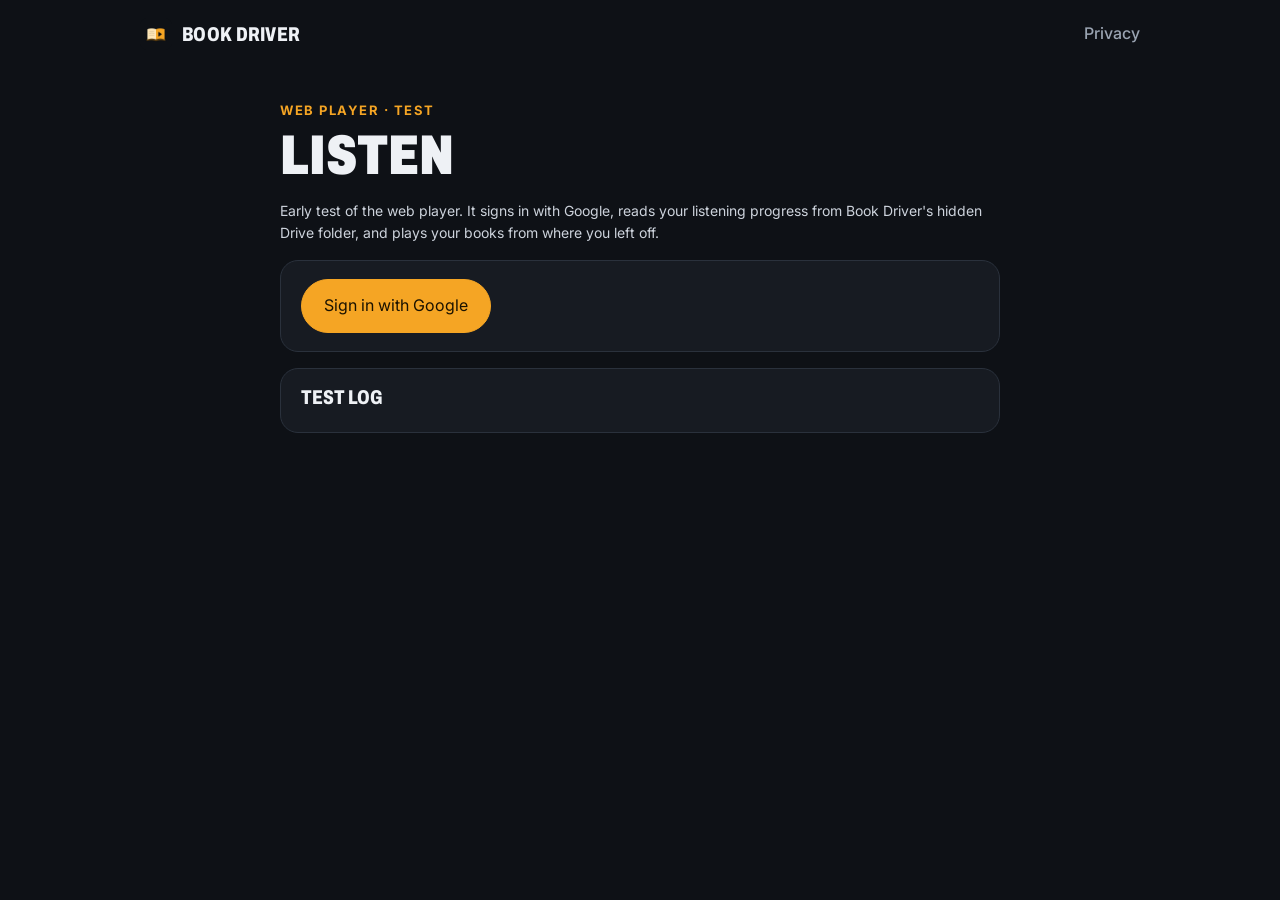
==== docs/listen/index.html @ 9cc64d47 "Web player test page (docs/listen) Signs in with the web OAuth client, reads progress.json from the " ====
<!doctype html>
<html lang="en">
<head>
<meta charset="utf-8">
<meta name="viewport" content="width=device-width, initial-scale=1">
<title>Listen · Book Driver</title>
<meta name="robots" content="noindex">
<link rel="icon" href="../images/icon.png">
<link rel="stylesheet" href="../site.css">
<style>
  .panel { background: var(--surface); border: 1px solid var(--line); border-radius: 18px; padding: 18px 20px; margin-top: 16px; }
  .row { display: flex; gap: 12px; align-items: center; flex-wrap: wrap; }
  .book { display: flex; justify-content: space-between; gap: 12px; align-items: center; padding: 12px 0; border-bottom: 1px solid var(--line); }
  .book:last-child { border-bottom: 0; }
  .book b { color: var(--text); }
  .muted { color: var(--muted); font-size: 14px; }
  .ok { color: #6BD39B; } .bad { color: #FF7A6B; }
  #log { font: 13px/1.5 ui-monospace, Menlo, monospace; color: var(--muted); white-space: pre-wrap; max-height: 260px; overflow: auto; }
  audio { width: 100%; margin-top: 12px; }
  button.btn { cursor: pointer; font: inherit; }
</style>
</head>
<body>
<header class="bar">
  <a class="brand" href="../"><img src="../images/icon.png" alt="" width="32" height="32"> Book Driver</a>
  <nav><a href="../privacy.html">Privacy</a></nav>
</header>
<main class="doc">
  <p class="overline">Web player · test</p>
  <h1>Listen</h1>
  <p class="muted">Early test of the web player. It signs in with Google, reads your listening progress from Book Driver's hidden Drive folder, and plays your books from where you left off.</p>

  <div class="panel row">
    <button id="signin" class="btn primary">Sign in with Google</button>
    <span id="who" class="muted"></span>
  </div>

  <div class="panel" id="booksPanel" hidden>
    <h2 style="font-size:20px;margin:0 0 6px">Your books</h2>
    <div id="books"></div>
    <audio id="audio" controls preload="none"></audio>
    <p id="now" class="muted"></p>
  </div>

  <div class="panel">
    <h2 style="font-size:20px;margin:0 0 6px">Test log</h2>
    <div id="log"></div>
  </div>
</main>

<script src="https://accounts.google.com/gsi/client" async defer></script>
<script>
const CLIENT_ID = '1007063070283-jcrvnps2mf5inu5gd5bd5fktnm86fh8f.apps.googleusercontent.com';
const SCOPES = 'https://www.googleapis.com/auth/drive.file https://www.googleapis.com/auth/drive.appdata';
const API = 'https://www.googleapis.com/drive/v3';
let token = null, tokenClient = null;
const $ = (id) => document.getElementById(id);
const t0 = performance.now();

function log(msg, cls) {
  const line = document.createElement('div');
  line.textContent = `${((performance.now() - t0) / 1000).toFixed(1).padStart(6)}s  ${msg}`;
  if (cls) line.className = cls;
  $('log').appendChild(line);
  $('log').scrollTop = 1e9;
}
const clock = (ms) => { const s = Math.floor(ms / 1000); const h = Math.floor(s / 3600);
  return (h ? h + ':' + String(Math.floor(s / 60) % 60).padStart(2, '0') : Math.floor(s / 60)) + ':' + String(s % 60).padStart(2, '0'); };

async function drive(path) {
  const r = await fetch(API + path, { headers: { Authorization: 'Bearer ' + token } });
  if (!r.ok) throw Object.assign(new Error(`${r.status} ${await r.text()}`), { status: r.status });
  return r;
}

// ---- service worker (adds the Drive auth to audio requests) ----
let swReady = null;
if ('serviceWorker' in navigator) {
  swReady = navigator.serviceWorker.register('sw.js').then(() => navigator.serviceWorker.ready).then((reg) => {
    log('service worker ready');
    return reg;
  }).catch((e) => log('service worker failed: ' + e, 'bad'));
  navigator.serviceWorker.addEventListener('message', (e) => {
    if (e.data && e.data.type === 'need-token' && e.ports[0]) e.ports[0].postMessage({ token });
  });
} else log('this browser has no service workers, playback will not work', 'bad');

async function toWorker(msg) {
  await swReady;
  const sw = navigator.serviceWorker.controller || (await navigator.serviceWorker.ready).active;
  sw && sw.postMessage(msg);
}

// ---- sign-in ----
window.addEventListener('load', () => {
  const wait = setInterval(() => {
    if (!window.google || !google.accounts) return;
    clearInterval(wait);
    tokenClient = google.accounts.oauth2.initTokenClient({
      client_id: CLIENT_ID, scope: SCOPES,
      callback: (resp) => {
        if (resp.error) { log('sign-in failed: ' + resp.error, 'bad'); return; }
        token = resp.access_token;
        const granted = SCOPES.split(' ').every((s) => google.accounts.oauth2.hasGrantedAllScopes(resp, s));
        log(`signed in, token valid ${Math.round(resp.expires_in / 60)} min, both scopes granted: ${granted}`, granted ? 'ok' : 'bad');
        toWorker({ type: 'token', token });
        start();
      },
      error_callback: (err) => log('sign-in popup problem: ' + (err && err.type), 'bad'),
    });
    log('Google sign-in loaded');
  }, 100);
});
$('signin').onclick = () => tokenClient ? tokenClient.requestAccessToken() : log('sign-in not loaded yet', 'bad');

// ---- the actual tests ----
async function start() {
  try {
    const me = await (await drive('/about?fields=user(emailAddress,displayName)')).json();
    $('who').textContent = me.user.emailAddress;
    log('account: ' + me.user.emailAddress);

    const list = await (await drive('/files?spaces=appDataFolder&fields=files(id,name,modifiedTime,size)')).json();
    log(`hidden app folder: ${list.files.map((f) => f.name).join(', ') || '(empty)'}`, list.files.length ? 'ok' : 'bad');
    const pf = list.files.find((f) => f.name === 'progress.json');
    if (!pf) { log('no progress.json: the app and this page may be in different Cloud projects', 'bad'); return; }
    log('TEST 1 passed: the web page sees the app\'s hidden folder', 'ok');

    const progress = await (await drive(`/files/${pf.id}?alt=media`)).json();
    const ids = Object.keys(progress.books || {});
    log(`progress for ${ids.length} book(s)`);

    $('booksPanel').hidden = false;
    let readable = 0;
    for (const id of ids) {
      const p = progress.books[id];
      const div = document.createElement('div');
      div.className = 'book';
      try {
        const f = await (await drive(`/files/${id}?fields=id,name,size,mimeType`)).json();
        readable++;
        div.innerHTML = `<div><b></b><div class="muted"></div></div><button class="btn">Play</button>`;
        div.querySelector('b').textContent = f.name;
        div.querySelector('.muted').textContent = `${(f.size / 1e6).toFixed(0)} MB · saved at ${clock(p.positionMs)}${p.trackIndex ? ' (part ' + (p.trackIndex + 1) + ')' : ''}`;
        div.querySelector('button').onclick = () => play(f, p);
        log(`can open "${f.name}" (${f.mimeType})`, 'ok');
      } catch (e) {
        div.innerHTML = `<div><b></b><div class="muted bad"></div></div>`;
        div.querySelector('b').textContent = id;
        div.querySelector('.muted').textContent = `can't open: ${e.status}`;
        log(`can't open ${id}: ${e.message.slice(0, 120)}`, 'bad');
      }
      $('books').appendChild(div);
    }
    if (ids.length) log(readable === ids.length
      ? 'TEST 2 passed: files picked in the app open here without picking again'
      : `TEST 2: only ${readable}/${ids.length} books open here`, readable === ids.length ? 'ok' : 'bad');
  } catch (e) { log('error: ' + e.message, 'bad'); }
}

async function play(file, p) {
  const a = $('audio');
  await toWorker({ type: 'size', fileId: file.id, size: Number(file.size) });
  await toWorker({ type: 'token', token });
  if (!navigator.serviceWorker.controller) { log('page not controlled by the service worker yet, reload once', 'bad'); return; }
  const target = (p.positionMs || 0) / 1000;
  const began = performance.now();
  a.src = 'stream/' + encodeURIComponent(file.id);
  $('now').textContent = file.name;
  a.onloadedmetadata = () => {
    log(`metadata in ${((performance.now() - began) / 1000).toFixed(1)}s, duration ${clock(a.duration * 1000)}`, 'ok');
    const seekAt = performance.now();
    a.currentTime = target;
    a.onseeked = () => { log(`TEST 3: seeked to ${clock(a.currentTime * 1000)} in ${((performance.now() - seekAt) / 1000).toFixed(1)}s`, 'ok'); a.onseeked = null; };
  };
  a.onplaying = () => log('playing at ' + clock(a.currentTime * 1000), 'ok');
  a.onerror = () => log('audio error: ' + (a.error && (a.error.message || a.error.code)), 'bad');
  a.onwaiting = () => log('buffering…');
  a.load();
  // Start inside the click so autoplay rules allow it; the seek happens once metadata is in.
  a.play().catch((e) => log('play blocked: ' + e.message, 'bad'));
}
</script>
</body>
</html>
---- docs/site.css ----
@import url("https://fonts.googleapis.com/css2?family=Archivo:wdth,wght@62..125,400..900&family=Inter:wght@400;500;600;700&display=swap");

:root {
  --ink: #0E1116;
  --surface: #171B22;
  --raised: #1F252E;
  --line: #2A313C;
  --text: #EEF1F5;
  --muted: #9AA4B2;
  --amber: #F5A524;
  --on-amber: #1A1200;
}

* { box-sizing: border-box; }

body {
  margin: 0;
  background: var(--ink);
  color: var(--text);
  font: 16px/1.6 Inter, system-ui, sans-serif;
  -webkit-font-smoothing: antialiased;
}

a { color: var(--amber); }
a:hover { color: #FFC35C; }

.bar, .foot, main { max-width: 1040px; margin: 0 auto; padding-left: 20px; padding-right: 20px; }

.bar { display: flex; align-items: center; justify-content: space-between; padding-top: 18px; padding-bottom: 18px; }
.brand { display: flex; align-items: center; gap: 10px; color: var(--text); text-decoration: none; font: 800 20px Archivo, sans-serif; font-stretch: 75%; text-transform: uppercase; letter-spacing: .3px; }
.brand img { border-radius: 8px; }
.bar nav { display: flex; gap: 20px; }
.bar nav a { color: var(--muted); text-decoration: none; font-weight: 500; }
.bar nav a:hover { color: var(--text); }

h1, h2, h3 { font-family: Archivo, sans-serif; font-stretch: 75%; line-height: 1.05; margin: 0; }

.hero { text-align: center; padding: 56px 0 32px; }
.hero-icon { border-radius: 26px; box-shadow: 0 0 0 1px var(--line), 0 18px 50px rgba(245,165,36,.12); }
.hero h1 { font-size: clamp(40px, 7vw, 72px); font-weight: 900; text-transform: uppercase; margin-top: 28px; }
.lead { color: var(--muted); font-size: 18px; max-width: 620px; margin: 18px auto 0; }
.actions { display: flex; gap: 12px; justify-content: center; flex-wrap: wrap; margin-top: 28px; }
.btn { display: inline-block; padding: 13px 22px; border-radius: 999px; border: 1px solid var(--line); background: var(--raised); color: var(--text); text-decoration: none; font-weight: 600; }
.btn:hover { color: var(--text); border-color: var(--muted); }
.btn.primary { background: var(--amber); border-color: var(--amber); color: var(--on-amber); }
.btn.primary:hover { background: #FFB43D; color: var(--on-amber); }
.soon { color: var(--muted); font-size: 14px; margin-top: 14px; }

.shots { padding: 24px 0 8px; }
.shots img { width: 100%; height: auto; display: block; }

.grid { display: grid; grid-template-columns: repeat(auto-fit, minmax(260px, 1fr)); gap: 14px; padding: 40px 0 24px; }
.card { background: var(--surface); border: 1px solid var(--line); border-radius: 18px; padding: 20px 22px; }
.card h3 { font-size: 22px; font-weight: 800; text-transform: uppercase; color: var(--text); }
.card p { color: var(--muted); margin: 8px 0 0; font-size: 15px; }

.doc { max-width: 760px; padding-top: 32px; padding-bottom: 40px; }
.doc .overline { color: var(--amber); font-weight: 700; font-size: 13px; letter-spacing: 1.5px; text-transform: uppercase; margin: 0; }
.doc h1 { font-size: clamp(40px, 6vw, 56px); font-weight: 900; text-transform: uppercase; margin-top: 6px; }
.doc .meta { color: var(--muted); margin-top: 8px; }
.doc .lead { margin: 22px 0 0; max-width: none; }
.doc h2 { font-size: 26px; font-weight: 800; text-transform: uppercase; margin-top: 40px; color: var(--text); }
.doc p, .doc li { color: #CDD3DC; }
.doc ul { padding-left: 22px; }
.doc li { margin: 6px 0; }
.doc strong { color: var(--text); }
code { font: 14px ui-monospace, SFMono-Regular, Menlo, monospace; background: var(--raised); border: 1px solid var(--line); border-radius: 6px; padding: 1px 6px; color: var(--text); }
table { width: 100%; border-collapse: collapse; margin: 16px 0; font-size: 15px; }
th, td { text-align: left; vertical-align: top; padding: 12px 14px; border-bottom: 1px solid var(--line); }
th { color: var(--muted); font-weight: 600; font-size: 13px; text-transform: uppercase; letter-spacing: .8px; }
td:first-child { white-space: nowrap; }

.foot { display: flex; justify-content: space-between; flex-wrap: wrap; gap: 8px; color: var(--muted); font-size: 14px; border-top: 1px solid var(--line); padding-top: 22px; padding-bottom: 40px; margin-top: 32px; }

@media (max-width: 560px) {
  .bar nav { gap: 14px; }
  td:first-child { white-space: normal; }
}
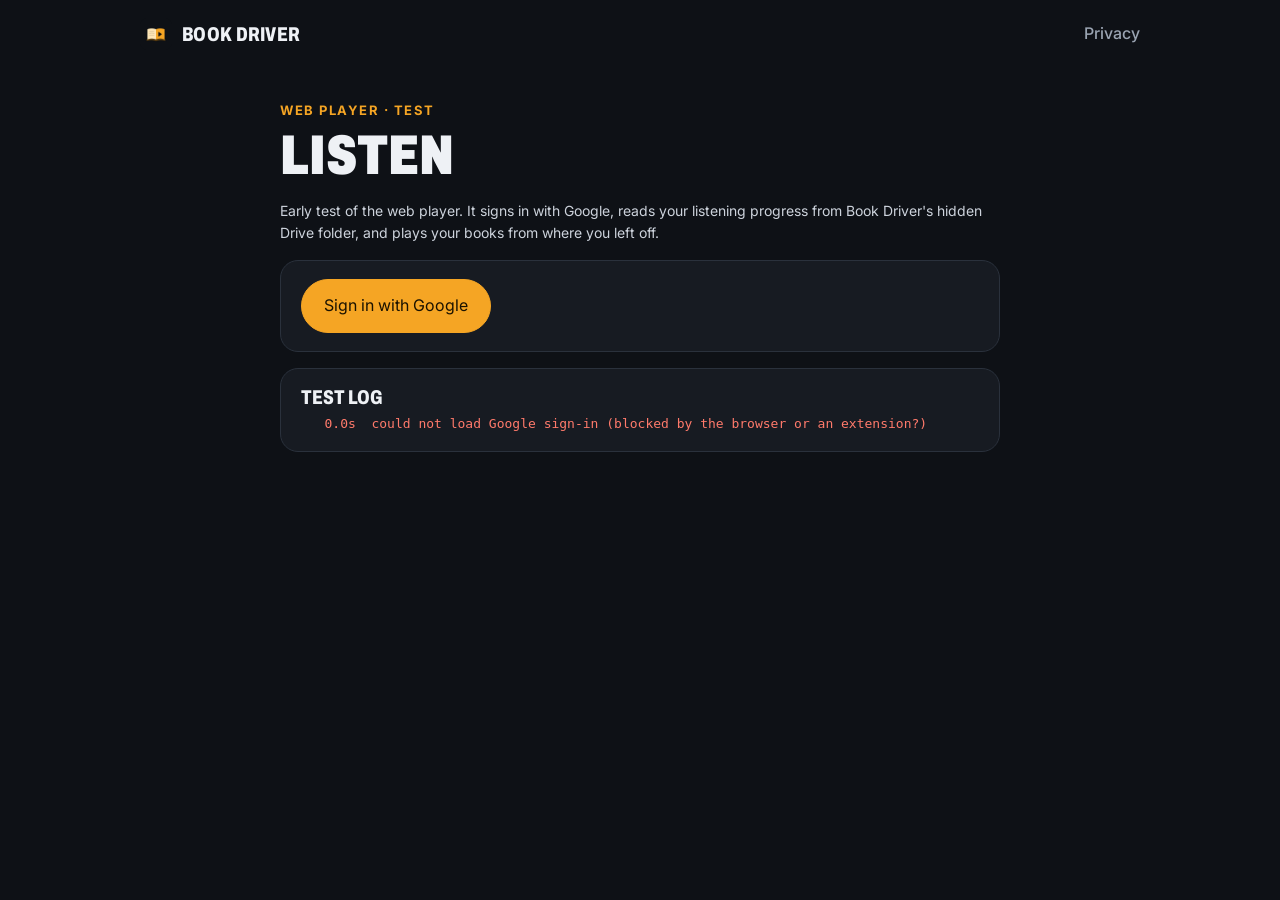
==== commit bbd4aa46: "Test page: report when Google sign-in can't load Co-Authored-By: Claude Opus 5.5 <noreply@anthropic." ====
--- a/docs/listen/index.html
+++ b/docs/listen/index.html
@@ -48,7 +48,6 @@
   </div>
 </main>
 
-<script src="https://accounts.google.com/gsi/client" async defer></script>
 <script>
 const CLIENT_ID = '1007063070283-jcrvnps2mf5inu5gd5bd5fktnm86fh8f.apps.googleusercontent.com';
 const SCOPES = 'https://www.googleapis.com/auth/drive.file https://www.googleapis.com/auth/drive.appdata';
@@ -181,5 +180,6 @@
   a.play().catch((e) => log('play blocked: ' + e.message, 'bad'));
 }
 </script>
+<script src="https://accounts.google.com/gsi/client" async defer onerror="log('could not load Google sign-in (blocked by the browser or an extension?)', 'bad')"></script>
 </body>
 </html>
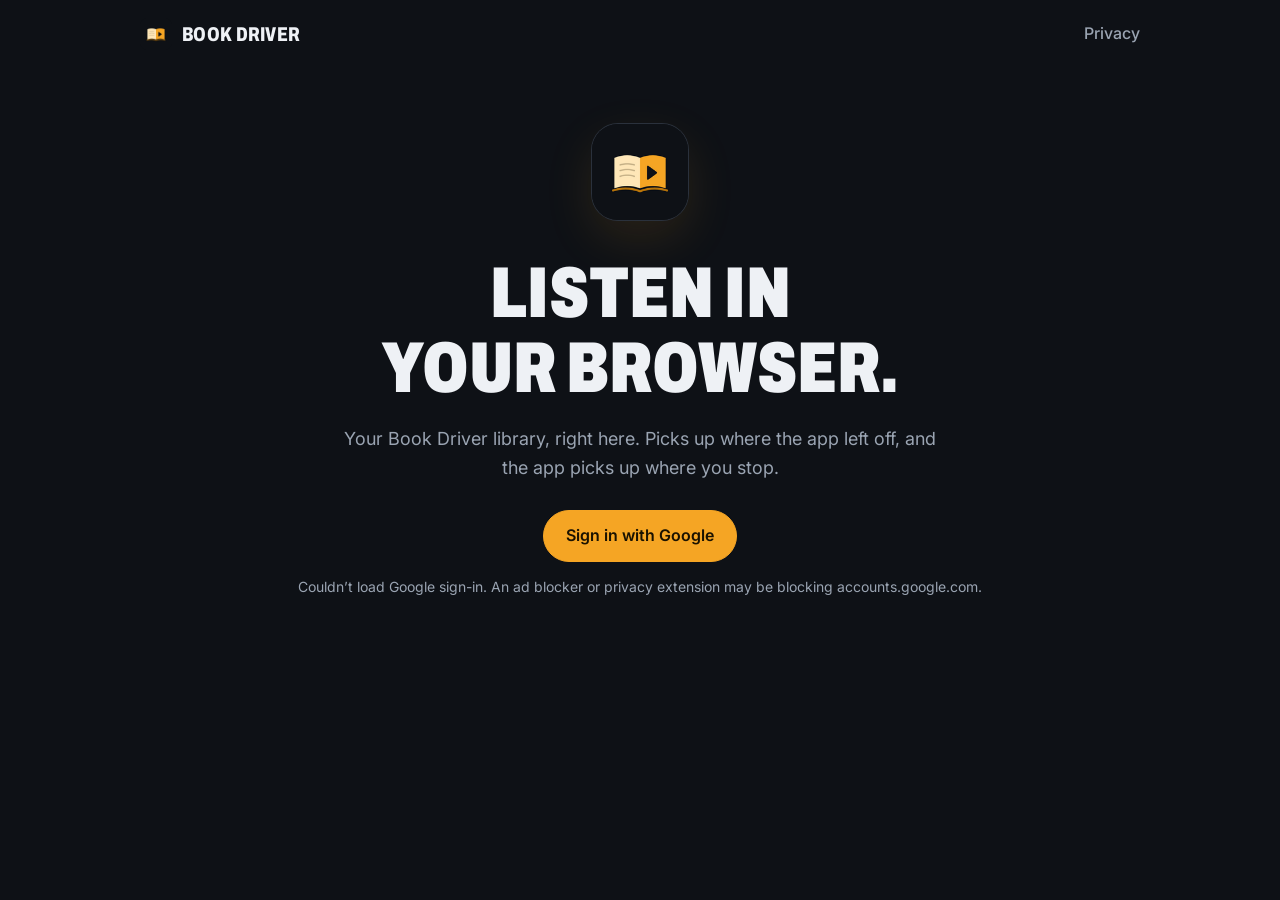
==== commit f4043381: "Web player: listen in the browser, in sync with the app docs/listen is now the full player: library " ====
--- a/docs/listen/index.html
+++ b/docs/listen/index.html
@@ -2,184 +2,125 @@
 <html lang="en">
 <head>
 <meta charset="utf-8">
-<meta name="viewport" content="width=device-width, initial-scale=1">
+<meta name="viewport" content="width=device-width, initial-scale=1, viewport-fit=cover">
 <title>Listen · Book Driver</title>
-<meta name="robots" content="noindex">
+<meta name="description" content="Listen to your Book Driver audiobooks in the browser, in sync with the app.">
+<meta name="theme-color" content="#0E1116">
 <link rel="icon" href="../images/icon.png">
+<link rel="apple-touch-icon" href="../images/icon.png">
 <link rel="stylesheet" href="../site.css">
-<style>
-  .panel { background: var(--surface); border: 1px solid var(--line); border-radius: 18px; padding: 18px 20px; margin-top: 16px; }
-  .row { display: flex; gap: 12px; align-items: center; flex-wrap: wrap; }
-  .book { display: flex; justify-content: space-between; gap: 12px; align-items: center; padding: 12px 0; border-bottom: 1px solid var(--line); }
-  .book:last-child { border-bottom: 0; }
-  .book b { color: var(--text); }
-  .muted { color: var(--muted); font-size: 14px; }
-  .ok { color: #6BD39B; } .bad { color: #FF7A6B; }
-  #log { font: 13px/1.5 ui-monospace, Menlo, monospace; color: var(--muted); white-space: pre-wrap; max-height: 260px; overflow: auto; }
-  audio { width: 100%; margin-top: 12px; }
-  button.btn { cursor: pointer; font: inherit; }
-</style>
+<link rel="stylesheet" href="listen.css">
 </head>
 <body>
 <header class="bar">
   <a class="brand" href="../"><img src="../images/icon.png" alt="" width="32" height="32"> Book Driver</a>
-  <nav><a href="../privacy.html">Privacy</a></nav>
+  <nav id="nav">
+    <a href="../privacy.html">Privacy</a>
+    <button id="account" class="avatar" hidden aria-label="Account"></button>
+  </nav>
 </header>
-<main class="doc">
-  <p class="overline">Web player · test</p>
-  <h1>Listen</h1>
-  <p class="muted">Early test of the web player. It signs in with Google, reads your listening progress from Book Driver's hidden Drive folder, and plays your books from where you left off.</p>
 
-  <div class="panel row">
-    <button id="signin" class="btn primary">Sign in with Google</button>
-    <span id="who" class="muted"></span>
+<!-- Signed out -->
+<main id="welcome" class="view">
+  <section class="hero">
+    <img class="hero-icon" src="../images/icon.png" alt="" width="96" height="96">
+    <h1>Listen in<br>your browser.</h1>
+    <p class="lead">Your Book Driver library, right here. Picks up where the app left off, and the app picks up where you stop.</p>
+    <div class="actions">
+      <button id="signin" class="btn primary">Sign in with Google</button>
+    </div>
+    <p id="welcomeNote" class="soon">Uses the same Google account as the app. Book Driver only sees the files you picked.</p>
+  </section>
+</main>
+
+<!-- Library -->
+<main id="library" class="view" hidden>
+  <div id="continue"></div>
+  <div class="chips" role="tablist">
+    <button class="chip on" data-filter="all">All</button>
+    <button class="chip" data-filter="progress">In progress</button>
+    <button class="chip" data-filter="new">New</button>
+    <button class="chip" data-filter="finished">Finished</button>
   </div>
+  <div id="grid" class="grid-books"></div>
+  <p id="empty" class="empty" hidden></p>
+</main>
 
-  <div class="panel" id="booksPanel" hidden>
-    <h2 style="font-size:20px;margin:0 0 6px">Your books</h2>
-    <div id="books"></div>
-    <audio id="audio" controls preload="none"></audio>
-    <p id="now" class="muted"></p>
-  </div>
-
-  <div class="panel">
-    <h2 style="font-size:20px;margin:0 0 6px">Test log</h2>
-    <div id="log"></div>
+<!-- Player -->
+<main id="player" class="view" hidden>
+  <div class="player">
+    <div class="player-top">
+      <button class="icon-btn" id="closePlayer" aria-label="Back to library"><svg viewBox="0 0 24 24"><path d="M6 9l6 6 6-6"/></svg></button>
+      <span class="overline-muted">Now playing</span>
+      <span style="width:44px"></span>
+    </div>
+    <div class="player-body">
+      <div id="pCover" class="p-cover"></div>
+      <div class="p-controls">
+        <h1 id="pTitle" class="p-title"></h1>
+        <p id="pSub" class="p-sub"></p>
+        <button id="pChapter" class="pill"><svg viewBox="0 0 24 24"><path d="M4 6h16M4 12h16M4 18h10"/></svg><span></span><svg viewBox="0 0 24 24"><path d="M9 6l6 6-6 6"/></svg></button>
+        <input id="seek" type="range" min="0" max="1000" value="0" aria-label="Position in chapter">
+        <div class="times"><span id="tIn">0:00</span><span id="tLeft">-0:00</span></div>
+        <p id="tBook" class="t-book"></p>
+        <p id="pStatus" class="p-status" hidden></p>
+        <div class="transport">
+          <button class="icon-btn" id="prevCh" aria-label="Previous chapter"><svg viewBox="0 0 24 24"><path d="M5 5h2.6v14H5zM19.5 5v14L9 12z" class="fill"/></svg></button>
+          <button class="icon-btn skip" id="back10" aria-label="Back 10 seconds"><svg viewBox="0 0 24 24"><path d="M3 12a9 9 0 1 0 3-6.7M3 4v5h5"/></svg><b>10</b></button>
+          <button class="play" id="playBtn" aria-label="Play"><svg viewBox="0 0 24 24" id="playIcon"><path d="M8 5v14l11-7z" class="fill"/></svg></button>
+          <button class="icon-btn skip" id="fwd30" aria-label="Forward 30 seconds"><svg viewBox="0 0 24 24"><path d="M21 12a9 9 0 1 1-3-6.7M21 4v5h-5"/></svg><b>30</b></button>
+          <button class="icon-btn" id="nextCh" aria-label="Next chapter"><svg viewBox="0 0 24 24"><path d="M16.4 5H19v14h-2.6zM4.5 5v14L15 12z" class="fill"/></svg></button>
+        </div>
+        <div class="tiles">
+          <button class="tile" id="speedTile"><b id="speedVal">1.0×</b><span>Speed</span></button>
+          <button class="tile" id="sleepTile"><b id="sleepVal">Off</b><span>Sleep timer</span></button>
+          <button class="tile" id="chTile"><b id="chVal">–</b><span>Chapters</span></button>
+        </div>
+      </div>
+    </div>
   </div>
 </main>
 
-<script>
-const CLIENT_ID = '1007063070283-jcrvnps2mf5inu5gd5bd5fktnm86fh8f.apps.googleusercontent.com';
-const SCOPES = 'https://www.googleapis.com/auth/drive.file https://www.googleapis.com/auth/drive.appdata';
-const API = 'https://www.googleapis.com/drive/v3';
-let token = null, tokenClient = null;
-const $ = (id) => document.getElementById(id);
-const t0 = performance.now();
+<!-- Chapters -->
+<main id="chapters" class="view" hidden>
+  <div class="ch-head">
+    <button class="icon-btn" id="closeChapters" aria-label="Back to player"><svg viewBox="0 0 24 24"><path d="M15 6l-6 6 6 6"/></svg></button>
+    <div><h1>Chapters</h1><p id="chSub" class="p-sub"></p></div>
+  </div>
+  <ol id="chList" class="ch-list"></ol>
+</main>
 
-function log(msg, cls) {
-  const line = document.createElement('div');
-  line.textContent = `${((performance.now() - t0) / 1000).toFixed(1).padStart(6)}s  ${msg}`;
-  if (cls) line.className = cls;
-  $('log').appendChild(line);
-  $('log').scrollTop = 1e9;
-}
-const clock = (ms) => { const s = Math.floor(ms / 1000); const h = Math.floor(s / 3600);
-  return (h ? h + ':' + String(Math.floor(s / 60) % 60).padStart(2, '0') : Math.floor(s / 60)) + ':' + String(s % 60).padStart(2, '0'); };
+<!-- Mini player -->
+<div id="mini" class="mini" hidden>
+  <button id="miniOpen" class="mini-open"><span id="miniCover" class="mini-cover"></span><span class="mini-text"><b id="miniTitle"></b><span id="miniSub"></span></span></button>
+  <button class="icon-btn" id="miniPlay" aria-label="Play"><svg viewBox="0 0 24 24" id="miniIcon"><path d="M8 5v14l11-7z" class="fill"/></svg></button>
+</div>
 
-async function drive(path) {
-  const r = await fetch(API + path, { headers: { Authorization: 'Bearer ' + token } });
-  if (!r.ok) throw Object.assign(new Error(`${r.status} ${await r.text()}`), { status: r.status });
-  return r;
-}
+<!-- Speed & sleep sheet -->
+<div id="sheet" class="sheet-wrap" hidden>
+  <div class="sheet" role="dialog" aria-label="Speed and sleep timer">
+    <div class="sheet-row"><span class="label">Speed</span>
+      <div class="stepper"><button id="spDown" class="icon-btn" aria-label="Slower">−</button><b id="spBig">1.00×</b><button id="spUp" class="icon-btn" aria-label="Faster">+</button></div>
+    </div>
+    <div id="spPresets" class="presets"></div>
+    <hr>
+    <span class="label">Sleep timer</span>
+    <div id="sleepOpts" class="sleep-grid"></div>
+    <button id="sheetDone" class="btn wide">Done</button>
+  </div>
+</div>
 
-// ---- service worker (adds the Drive auth to audio requests) ----
-let swReady = null;
-if ('serviceWorker' in navigator) {
-  swReady = navigator.serviceWorker.register('sw.js').then(() => navigator.serviceWorker.ready).then((reg) => {
-    log('service worker ready');
-    return reg;
-  }).catch((e) => log('service worker failed: ' + e, 'bad'));
-  navigator.serviceWorker.addEventListener('message', (e) => {
-    if (e.data && e.data.type === 'need-token' && e.ports[0]) e.ports[0].postMessage({ token });
-  });
-} else log('this browser has no service workers, playback will not work', 'bad');
+<!-- Account menu -->
+<div id="menu" class="menu" hidden>
+  <p id="menuEmail"></p>
+  <button id="refresh" class="btn wide">Refresh library</button>
+  <button id="signout" class="btn wide">Sign out</button>
+</div>
 
-async function toWorker(msg) {
-  await swReady;
-  const sw = navigator.serviceWorker.controller || (await navigator.serviceWorker.ready).active;
-  sw && sw.postMessage(msg);
-}
+<div id="toast" class="toast" hidden></div>
+<audio id="audio" preload="auto"></audio>
 
-// ---- sign-in ----
-window.addEventListener('load', () => {
-  const wait = setInterval(() => {
-    if (!window.google || !google.accounts) return;
-    clearInterval(wait);
-    tokenClient = google.accounts.oauth2.initTokenClient({
-      client_id: CLIENT_ID, scope: SCOPES,
-      callback: (resp) => {
-        if (resp.error) { log('sign-in failed: ' + resp.error, 'bad'); return; }
-        token = resp.access_token;
-        const granted = SCOPES.split(' ').every((s) => google.accounts.oauth2.hasGrantedAllScopes(resp, s));
-        log(`signed in, token valid ${Math.round(resp.expires_in / 60)} min, both scopes granted: ${granted}`, granted ? 'ok' : 'bad');
-        toWorker({ type: 'token', token });
-        start();
-      },
-      error_callback: (err) => log('sign-in popup problem: ' + (err && err.type), 'bad'),
-    });
-    log('Google sign-in loaded');
-  }, 100);
-});
-$('signin').onclick = () => tokenClient ? tokenClient.requestAccessToken() : log('sign-in not loaded yet', 'bad');
-
-// ---- the actual tests ----
-async function start() {
-  try {
-    const me = await (await drive('/about?fields=user(emailAddress,displayName)')).json();
-    $('who').textContent = me.user.emailAddress;
-    log('account: ' + me.user.emailAddress);
-
-    const list = await (await drive('/files?spaces=appDataFolder&fields=files(id,name,modifiedTime,size)')).json();
-    log(`hidden app folder: ${list.files.map((f) => f.name).join(', ') || '(empty)'}`, list.files.length ? 'ok' : 'bad');
-    const pf = list.files.find((f) => f.name === 'progress.json');
-    if (!pf) { log('no progress.json: the app and this page may be in different Cloud projects', 'bad'); return; }
-    log('TEST 1 passed: the web page sees the app\'s hidden folder', 'ok');
-
-    const progress = await (await drive(`/files/${pf.id}?alt=media`)).json();
-    const ids = Object.keys(progress.books || {});
-    log(`progress for ${ids.length} book(s)`);
-
-    $('booksPanel').hidden = false;
-    let readable = 0;
-    for (const id of ids) {
-      const p = progress.books[id];
-      const div = document.createElement('div');
-      div.className = 'book';
-      try {
-        const f = await (await drive(`/files/${id}?fields=id,name,size,mimeType`)).json();
-        readable++;
-        div.innerHTML = `<div><b></b><div class="muted"></div></div><button class="btn">Play</button>`;
-        div.querySelector('b').textContent = f.name;
-        div.querySelector('.muted').textContent = `${(f.size / 1e6).toFixed(0)} MB · saved at ${clock(p.positionMs)}${p.trackIndex ? ' (part ' + (p.trackIndex + 1) + ')' : ''}`;
-        div.querySelector('button').onclick = () => play(f, p);
-        log(`can open "${f.name}" (${f.mimeType})`, 'ok');
-      } catch (e) {
-        div.innerHTML = `<div><b></b><div class="muted bad"></div></div>`;
-        div.querySelector('b').textContent = id;
-        div.querySelector('.muted').textContent = `can't open: ${e.status}`;
-        log(`can't open ${id}: ${e.message.slice(0, 120)}`, 'bad');
-      }
-      $('books').appendChild(div);
-    }
-    if (ids.length) log(readable === ids.length
-      ? 'TEST 2 passed: files picked in the app open here without picking again'
-      : `TEST 2: only ${readable}/${ids.length} books open here`, readable === ids.length ? 'ok' : 'bad');
-  } catch (e) { log('error: ' + e.message, 'bad'); }
-}
-
-async function play(file, p) {
-  const a = $('audio');
-  await toWorker({ type: 'size', fileId: file.id, size: Number(file.size) });
-  await toWorker({ type: 'token', token });
-  if (!navigator.serviceWorker.controller) { log('page not controlled by the service worker yet, reload once', 'bad'); return; }
-  const target = (p.positionMs || 0) / 1000;
-  const began = performance.now();
-  a.src = 'stream/' + encodeURIComponent(file.id);
-  $('now').textContent = file.name;
-  a.onloadedmetadata = () => {
-    log(`metadata in ${((performance.now() - began) / 1000).toFixed(1)}s, duration ${clock(a.duration * 1000)}`, 'ok');
-    const seekAt = performance.now();
-    a.currentTime = target;
-    a.onseeked = () => { log(`TEST 3: seeked to ${clock(a.currentTime * 1000)} in ${((performance.now() - seekAt) / 1000).toFixed(1)}s`, 'ok'); a.onseeked = null; };
-  };
-  a.onplaying = () => log('playing at ' + clock(a.currentTime * 1000), 'ok');
-  a.onerror = () => log('audio error: ' + (a.error && (a.error.message || a.error.code)), 'bad');
-  a.onwaiting = () => log('buffering…');
-  a.load();
-  // Start inside the click so autoplay rules allow it; the seek happens once metadata is in.
-  a.play().catch((e) => log('play blocked: ' + e.message, 'bad'));
-}
-</script>
-<script src="https://accounts.google.com/gsi/client" async defer onerror="log('could not load Google sign-in (blocked by the browser or an extension?)', 'bad')"></script>
+<script src="app.js"></script>
+<script src="https://accounts.google.com/gsi/client" async defer onload="BD.gsiLoaded()" onerror="BD.gsiFailed()"></script>
 </body>
 </html>
--- a/docs/listen/listen.css
+++ b/docs/listen/listen.css
@@ -0,0 +1,125 @@
+/* Web player, in the app's "Night Drive" look. Builds on ../site.css. */
+:root { --danger: #FF7A6B; --ok: #6BD39B; }
+html, body { min-height: 100%; }
+body { padding-bottom: 96px; }
+button { font: inherit; color: inherit; cursor: pointer; }
+svg { width: 24px; height: 24px; fill: none; stroke: currentColor; stroke-width: 2; stroke-linecap: round; stroke-linejoin: round; }
+svg .fill { fill: currentColor; stroke: none; }
+.view { max-width: 1040px; margin: 0 auto; padding: 0 20px; }
+[hidden] { display: none !important; }
+
+.bar nav { align-items: center; }
+.avatar { width: 36px; height: 36px; border-radius: 50%; border: 0; background: #2F5D8A; color: #fff; font-weight: 700; }
+.btn { border: 1px solid var(--line); background: var(--raised); color: var(--text); border-radius: 999px; padding: 12px 22px; font-weight: 600; }
+.btn.primary { background: var(--amber); border-color: var(--amber); color: var(--on-amber); }
+.btn.wide { width: 100%; margin-top: 10px; }
+.icon-btn { width: 44px; height: 44px; border-radius: 22px; border: 0; background: transparent; display: inline-flex; align-items: center; justify-content: center; color: var(--text); }
+.icon-btn:hover { background: var(--raised); }
+
+/* Library */
+.continue { display: flex; gap: 18px; background: var(--surface); border: 1px solid var(--line); border-radius: 20px; padding: 16px; margin-top: 8px; cursor: pointer; }
+.continue .cover { width: 120px; flex: none; }
+.continue .c-body { display: flex; flex-direction: column; gap: 4px; flex: 1; min-width: 0; }
+.continue .c-over { color: var(--amber); font: 700 12px Inter, sans-serif; letter-spacing: 1.5px; text-transform: uppercase; }
+.continue h2 { font: 700 22px/1.15 Inter, sans-serif; color: var(--text); margin: 0; }
+.continue .c-sub { color: var(--muted); font-size: 14px; }
+.continue .c-row { margin-top: auto; display: flex; align-items: center; gap: 12px; }
+.round-play { width: 48px; height: 48px; border-radius: 24px; border: 0; background: var(--amber); color: var(--on-amber); display: inline-flex; align-items: center; justify-content: center; flex: none; }
+.chips { display: flex; gap: 8px; margin: 22px 0 16px; flex-wrap: wrap; }
+.chip { border: 1px solid var(--line); background: transparent; color: var(--text); border-radius: 999px; padding: 7px 14px; font-size: 14px; }
+.chip.on { background: var(--text); color: var(--ink); border-color: var(--text); }
+.grid-books { display: grid; grid-template-columns: repeat(auto-fill, minmax(150px, 1fr)); gap: 18px; }
+.tile-book { background: none; border: 0; padding: 0; text-align: left; display: flex; flex-direction: column; gap: 8px; }
+.tile-book .t { font-weight: 600; font-size: 14px; line-height: 1.3; color: var(--text); display: -webkit-box; -webkit-line-clamp: 2; -webkit-box-orient: vertical; overflow: hidden; }
+.tile-book .new { color: var(--amber); font: 700 11px Inter, sans-serif; letter-spacing: 1px; }
+.tile-book .done { color: var(--muted); font-size: 12px; }
+.bar-line { height: 3px; border-radius: 3px; background: var(--line); overflow: hidden; }
+.bar-line > i { display: block; height: 100%; background: var(--amber); }
+.empty { color: var(--muted); text-align: center; padding: 40px 0; }
+
+/* Covers */
+.cover { aspect-ratio: 1; border-radius: 12px; overflow: hidden; position: relative; background: var(--raised); }
+.cover img { width: 100%; height: 100%; object-fit: cover; display: block; }
+.gen { position: absolute; inset: 0; padding: 8%; display: flex; flex-direction: column; justify-content: space-between; container-type: inline-size; }
+.gen .lbl { font: 800 6cqw/1 Archivo, sans-serif; font-stretch: 68%; letter-spacing: .06em; text-transform: uppercase; white-space: nowrap; overflow: hidden; text-overflow: ellipsis; }
+.gen .ttl { font: 900 15cqw/0.92 Archivo, sans-serif; font-stretch: 68%; text-transform: uppercase; color: #FFF6EE; overflow-wrap: normal; word-break: keep-all; hyphens: none; overflow: hidden; }
+
+/* Player */
+.player-top { display: flex; align-items: center; justify-content: space-between; padding: 8px 0; }
+.overline-muted { color: var(--muted); font: 700 12px Inter, sans-serif; letter-spacing: 2px; text-transform: uppercase; }
+.player-body { display: grid; grid-template-columns: minmax(0, 420px) minmax(0, 1fr); gap: 40px; align-items: center; padding: 12px 0 24px; }
+.p-cover .cover { border-radius: 18px; box-shadow: 0 24px 60px rgba(0,0,0,.45); }
+.p-title { font: 800 34px/1.05 Archivo, sans-serif; font-stretch: 85%; margin: 0; color: var(--text); }
+.p-sub { color: var(--muted); margin: 8px 0 0; }
+.pill { display: inline-flex; align-items: center; gap: 8px; background: var(--raised); border: 1px solid var(--line); border-radius: 999px; padding: 8px 14px; margin: 16px 0 6px; color: var(--text); font-weight: 600; font-size: 15px; }
+.pill svg { width: 18px; height: 18px; }
+.pill svg:first-child { color: var(--amber); }
+input[type=range] { width: 100%; accent-color: var(--amber); margin: 14px 0 4px; }
+.times { display: flex; justify-content: space-between; color: var(--muted); font-size: 14px; font-variant-numeric: tabular-nums; }
+.t-book { color: var(--dim, #8B95A3); font-size: 13px; margin: 2px 0 0; }
+.p-status { color: var(--danger); font-size: 14px; margin: 8px 0 0; }
+.transport { display: flex; align-items: center; justify-content: space-between; margin: 22px 0; max-width: 460px; }
+.transport .icon-btn { width: 52px; height: 52px; border-radius: 26px; }
+.skip { position: relative; }
+.skip svg { width: 30px; height: 30px; }
+.skip b { position: absolute; font: 700 10px Inter, sans-serif; top: 50%; left: 50%; transform: translate(-50%, -42%); }
+.play { width: 84px; height: 84px; border-radius: 42px; border: 0; background: var(--amber); color: var(--on-amber); display: inline-flex; align-items: center; justify-content: center; }
+.play svg { width: 34px; height: 34px; }
+.play.loading svg { animation: spin 1s linear infinite; }
+@keyframes spin { to { transform: rotate(360deg); } }
+.tiles { display: grid; grid-template-columns: repeat(3, 1fr); gap: 8px; max-width: 460px; }
+.tile { background: var(--surface); border: 1px solid var(--line); border-radius: 14px; padding: 12px 8px; display: flex; flex-direction: column; align-items: center; gap: 2px; }
+.tile b { font: 800 18px Archivo, sans-serif; font-stretch: 75%; color: var(--text); }
+.tile b.on { color: var(--amber); }
+.tile span { color: var(--muted); font-size: 12px; }
+
+/* Chapters */
+.ch-head { display: flex; gap: 8px; align-items: center; padding: 8px 0 12px; }
+.ch-head h1 { font: 800 32px Archivo, sans-serif; font-stretch: 75%; text-transform: uppercase; margin: 0; }
+.ch-list { list-style: none; margin: 0; padding: 0; }
+.ch-list li { display: grid; grid-template-columns: 44px 1fr auto; gap: 8px; align-items: center; padding: 14px 12px; border-radius: 12px; cursor: pointer; }
+.ch-list li:hover { background: var(--surface); }
+.ch-list .n { color: var(--muted); font: 700 14px Archivo, sans-serif; font-stretch: 75%; }
+.ch-list .d { color: var(--muted); font-size: 14px; font-variant-numeric: tabular-nums; }
+.ch-list li.past .ttl, .ch-list li.past .n { color: var(--muted); }
+.ch-list li.cur { background: rgba(245,165,36,.08); border: 1px solid rgba(245,165,36,.35); }
+.ch-list li.cur .n, .ch-list li.cur .d { color: var(--amber); }
+.ch-list .ttl { color: var(--text); }
+
+/* Mini player */
+.mini { position: fixed; left: 50%; transform: translateX(-50%); bottom: calc(14px + env(safe-area-inset-bottom)); width: min(1000px, calc(100% - 24px)); background: var(--surface); border: 1px solid var(--line); border-radius: 16px; display: flex; align-items: center; padding: 8px 8px 8px 10px; gap: 8px; box-shadow: 0 10px 30px rgba(0,0,0,.4); z-index: 5; }
+.mini-open { flex: 1; min-width: 0; display: flex; align-items: center; gap: 12px; background: none; border: 0; text-align: left; padding: 0; }
+.mini-cover { width: 44px; height: 44px; flex: none; }
+.mini-cover .cover { border-radius: 8px; }
+.mini-text { display: flex; flex-direction: column; min-width: 0; }
+.mini-text b { color: var(--text); font-size: 15px; white-space: nowrap; overflow: hidden; text-overflow: ellipsis; }
+.mini-text span { color: var(--muted); font-size: 13px; }
+
+/* Sheet */
+.sheet-wrap { position: fixed; inset: 0; background: rgba(8,10,13,.7); display: flex; align-items: flex-end; justify-content: center; z-index: 10; }
+.sheet { background: var(--surface); border: 1px solid var(--line); border-radius: 22px 22px 0 0; padding: 22px 20px calc(22px + env(safe-area-inset-bottom)); width: min(560px, 100%); }
+.sheet hr { border: 0; border-top: 1px solid var(--line); margin: 18px 0; }
+.label { color: var(--muted); font: 700 12px Inter, sans-serif; letter-spacing: 1.5px; text-transform: uppercase; }
+.sheet-row { display: flex; align-items: center; justify-content: space-between; }
+.stepper { display: flex; align-items: center; gap: 8px; }
+.stepper .icon-btn { background: var(--raised); font-size: 22px; }
+.stepper b { font: 800 34px Archivo, sans-serif; font-stretch: 75%; min-width: 110px; text-align: center; }
+.presets { display: grid; grid-template-columns: repeat(6, 1fr); gap: 6px; margin-top: 12px; }
+.presets button, .sleep-grid button { border: 1px solid var(--line); background: transparent; border-radius: 12px; padding: 10px 0; color: var(--text); font-weight: 600; }
+.presets button.on { background: var(--amber); border-color: var(--amber); color: var(--on-amber); }
+.sleep-grid { display: grid; grid-template-columns: repeat(3, 1fr); gap: 8px; margin-top: 12px; }
+.sleep-grid button.on { border-color: var(--amber); color: var(--amber); background: rgba(245,165,36,.08); }
+
+/* Account menu & toast */
+.menu { position: fixed; top: 64px; right: max(20px, calc(50% - 500px)); background: var(--surface); border: 1px solid var(--line); border-radius: 16px; padding: 14px; width: 260px; z-index: 11; box-shadow: 0 10px 30px rgba(0,0,0,.4); }
+.menu p { margin: 0 0 4px; color: var(--muted); font-size: 14px; overflow: hidden; text-overflow: ellipsis; }
+.toast { width: max-content; position: fixed; left: 50%; transform: translateX(-50%); bottom: 100px; background: var(--raised); border: 1px solid var(--line); color: var(--text); padding: 10px 16px; border-radius: 12px; z-index: 20; font-size: 14px; max-width: calc(100% - 32px); }
+
+@media (max-width: 760px) {
+  .player-body { grid-template-columns: 1fr; gap: 22px; }
+  .p-cover { max-width: 340px; width: 100%; margin: 0 auto; }
+  .p-title { font-size: 28px; }
+  .transport, .tiles { max-width: none; }
+  .continue .cover { width: 96px; }
+  .grid-books { grid-template-columns: repeat(auto-fill, minmax(130px, 1fr)); gap: 14px; }
+}
